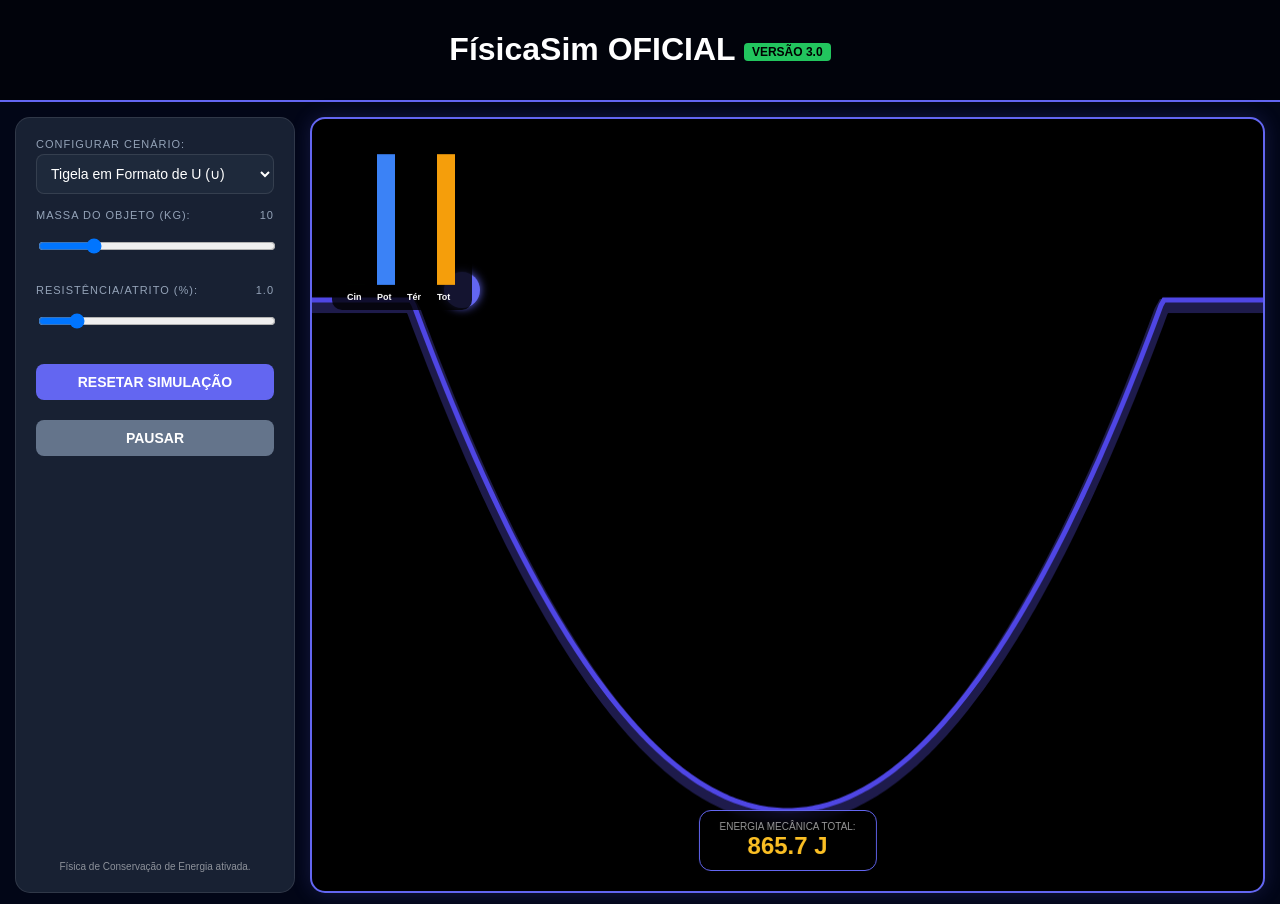
==== simulador_oficial.html @ 40d93918 "Create simulador_oficial.html" ====
<!DOCTYPE html>
<html lang="pt-BR">
<head>
    <meta charset="UTF-8">
    <meta name="viewport" content="width=device-width, initial-scale=1.0">
    <title>FísicaSim PRO - OFICIAL V3</title>
    <style>
        :root { --p: #6366f1; --bg: #020617; --card: rgba(30, 41, 59, 0.8); }
        * { box-sizing: border-box; }
        body { background: var(--bg); color: white; font-family: 'Segoe UI', Tahoma, Geneva, Verdana, sans-serif; display: flex; flex-direction: column; height: 100vh; margin: 0; overflow: hidden; }
        header { padding: 10px; text-align: center; background: rgba(0,0,0,0.5); border-bottom: 2px solid var(--p); }
        main { display: grid; grid-template-columns: 280px 1fr; flex: 1; padding: 15px; gap: 15px; }
        .side { background: var(--card); padding: 20px; border-radius: 15px; border: 1px solid rgba(255,255,255,0.1); display: flex; flex-direction: column; gap: 15px; }
        .sim { background: #000; border-radius: 15px; position: relative; overflow: hidden; border: 2px solid var(--p); box-shadow: 0 0 20px rgba(99, 102, 241, 0.2); }
        canvas { width: 100%; height: 100%; border-radius: 15px; }
        select, input, button { width: 100%; padding: 10px; border-radius: 8px; border: 1px solid rgba(255,255,255,0.1); background: #1e293b; color: white; font-size: 14px; }
        button { background: var(--p); border: none; font-weight: bold; cursor: pointer; margin-top: 5px; text-transform: uppercase; }
        button:hover { filter: brightness(1.2); }
        .label { font-size: 11px; color: #94a3b8; text-transform: uppercase; letter-spacing: 1px; display: flex; justify-content: space-between; margin-bottom: 4px; }
        .stats-box { position: absolute; bottom: 20px; left: 50%; transform: translateX(-50%); background: rgba(0,0,0,0.7); padding: 10px 20px; border-radius: 12px; border: 1px solid var(--p); backdrop-filter: blur(5px); }
    </style>
</head>
<body>
    <header><h1>FísicaSim OFICIAL <span style="font-size: 12px; background: #22c55e; color: black; padding: 2px 8px; border-radius: 4px; vertical-align: middle;">VERSÃO 3.0</span></h1></header>
    <main>
        <div class="side">
            <div><label class="label">Configurar Cenário:</label>
            <select id="scen">
                <option value="u">Tigela em Formato de U (∪)</option>
                <option value="free">Queda Livre (Quica!)</option>
                <option value="ramp">Rampa Inclinada</option>
                <option value="loop">Pista Ondulada</option>
            </select></div>
            <div><label class="label">Massa do Objeto (kg): <span id="v-m">10</span></label><input type="range" id="m" min="1" max="50" value="10"></div>
            <div><label class="label">Resistência/Atrito (%): <span id="v-f">1.0</span></label><input type="range" id="f" min="0" max="10" step="0.1" value="1"></div>
            <button id="reset">Resetar Simulação</button>
            <button id="pause" style="background:#64748b;">Pausar</button>
            <div style="margin-top: auto; font-size: 10px; opacity: 0.5; text-align: center;">Física de Conservação de Energia ativada.</div>
        </div>
        <div class="sim" id="cont">
            <canvas id="cv"></canvas>
            <div class="stats-box">
                <div style="font-size: 10px; opacity: 0.6; text-align: center;">ENERGIA MECÂNICA TOTAL:</div>
                <div id="te-val" style="font-size: 24px; font-weight: 900; color: #fbbf24; text-align: center;">0.0 J</div>
            </div>
        </div>
    </main>
    <script>
        const cv = document.getElementById('cv'), ctx = cv.getContext('2d'), cont = document.getElementById('cont');
        const mIn = document.getElementById('m'), fIn = document.getElementById('f'), scSe = document.getElementById('scen'), bRe = document.getElementById('reset'), bPa = document.getElementById('pause');

        let w, h, paused = false, drag = false;
        let b = { x:0, y:0, r:18, vx:0, vy:0, m:10, f:0.01, th:0 };
        let scenario = 'u', maxE = 100;

        const getY = (x) => {
            if (scenario === 'free') return h - 50;
            const mid = w/2, sw = (w-200)/2;
            if (scenario === 'u') {
                const bot = h-80, top = 180, d = bot-top;
                const dist = Math.max(-sw, Math.min(sw, x-mid));
                return top + d * (1 - Math.pow(dist/sw, 2)); // PARABOLA EM U (BOWL)
            }
            if (scenario === 'ramp') return x < 100 ? 150 : (x > w-100 ? h-100 : 150 + (x-100)*(h-250)/(w-200));
            if (scenario === 'loop') return h/2 + 100*Math.sin(x*0.015) + 120;
            return h-50;
        };

        function reset() {
            if (scenario === 'u') { b.x = w/2 - (w-300)/2; b.y = 170; }
            else if (scenario === 'free') { b.x = w/2; b.y = 100; }
            else { b.x = 120; b.y = getY(120)-40; }
            b.vx = 0; b.vy = 0; b.th = 0;
        }

        function resize() { w = cont.clientWidth; h = cont.clientHeight; cv.width = w; cv.height = h; reset(); }
        window.onresize = resize; resize();

        mIn.oninput = () => { b.m = +mIn.value; document.getElementById('v-m').innerText = b.m; };
        fIn.oninput = () => { b.f = (+fIn.value/100)*1.5; document.getElementById('v-f').innerText = fIn.value; };
        scSe.onchange = () => { scenario = scSe.value; reset(); };
        bRe.onclick = reset;
        bPa.onclick = () => { paused = !paused; bPa.innerText = paused ? 'Retomar' : 'Pausar'; };

        cv.onmousedown = (e) => { const r = cv.getBoundingClientRect(); if (Math.hypot(e.clientX-r.left-b.x, e.clientY-r.top-b.y) < 50) drag = true; };
        window.onmousemove = (e) => { if (!drag) return; const r = cv.getBoundingClientRect(); b.x = e.clientX-r.left; b.y = e.clientY-r.top; b.vx = 0; b.vy = 0; b.th = 0; };
        window.onmouseup = () => drag = false;

        function update() {
            if (!paused && !drag) {
                const n = 15, dt = (1/60)/n, g = 9.8 * 60;
                for (let i=0; i<n; i++) {
                    b.vy += g * dt; b.x += b.vx * dt; b.y += b.vy * dt;
                    if (b.x < b.r) { b.x = b.r; b.vx = Math.abs(b.vx)*0.5; }
                    if (b.x > w-b.r) { b.x = w-b.r; b.vx = -Math.abs(b.vx)*0.5; }
                    const gy = getY(b.x);
                    if (b.y + b.r > gy) {
                        b.y = gy - b.r;
                        const y1 = getY(b.x-0.5), y2 = getY(b.x+0.5), tx = 1, ty = y2-y1, l = Math.hypot(tx,ty), ntx = tx/l, nty = ty/l;
                        const vdt = b.vx*ntx + b.vy*nty, oldS = Math.abs(vdt), loss = b.f*4*dt;
                        b.vx = vdt*ntx*(1-loss); b.vy = vdt*nty*(1-loss);
                        b.th += Math.max(0, 0.5*b.m*(Math.pow(oldS/60,2) - Math.pow(Math.abs(vdt*(1-loss))/60,2)));
                    }
                    if (b.y > h-b.r) { b.y = h-b.r; if (Math.abs(b.vy) > 20) b.vy *= -0.75; else b.vy = 0; }
                }
            }
            const pe = b.m * 9.8 * Math.max(0, (h-50-b.r-b.y)/60);
            const ke = 0.5 * b.m * Math.pow(Math.hypot(b.vx, b.vy)/60, 2);
            const te = pe + ke + b.th; if (te > maxE) maxE = te;
            document.getElementById('te-val').innerText = te.toFixed(1) + ' J';

            ctx.clearRect(0,0,w,h);
            ctx.beginPath(); ctx.strokeStyle = '#1e1b4b'; ctx.lineWidth = 14; ctx.lineCap='round';
            for (let x=0; x<=w; x+=3) { const y = getY(x); x===0?ctx.moveTo(x,y+6):ctx.lineTo(x,y+6); }
            ctx.stroke();
            ctx.beginPath(); ctx.strokeStyle = '#4f46e5'; ctx.lineWidth = 5;
            for (let x=0; x<=w; x+=3) { const y = getY(x); x===0?ctx.moveTo(x,y):ctx.lineTo(x,y); }
            ctx.stroke();
            ctx.shadowBlur = 10; ctx.shadowColor = '#6366f1'; ctx.fillStyle = '#6366f1';
            ctx.beginPath(); ctx.arc(b.x, b.y, b.r, 0, Math.PI*2); ctx.fill(); ctx.shadowBlur = 0;

            const bx=20, by=20, bw=140, bh=170;
            ctx.fillStyle = 'rgba(0,0,0,0.8)'; ctx.beginPath(); ctx.roundRect(bx,by,bw,bh,10); ctx.fill();
            const db = (v, c, i, l) => {
                const h_ = (v/maxE)*(bh-40); ctx.fillStyle = c; ctx.fillRect(bx+15+i*30, by+bh-25-h_, 18, h_);
                ctx.fillStyle='white'; ctx.font='bold 9px Arial'; ctx.fillText(l, bx+15+i*30, by+bh-10);
            };
            db(ke, '#22c55e', 0, 'Cin'); db(pe, '#3b82f6', 1, 'Pot'); db(b.th, '#ef4444', 2, 'Tér'); db(te, '#f59e0b', 3, 'Tot');
            requestAnimationFrame(update);
        }
        update();
    </script>
</body>
</html>
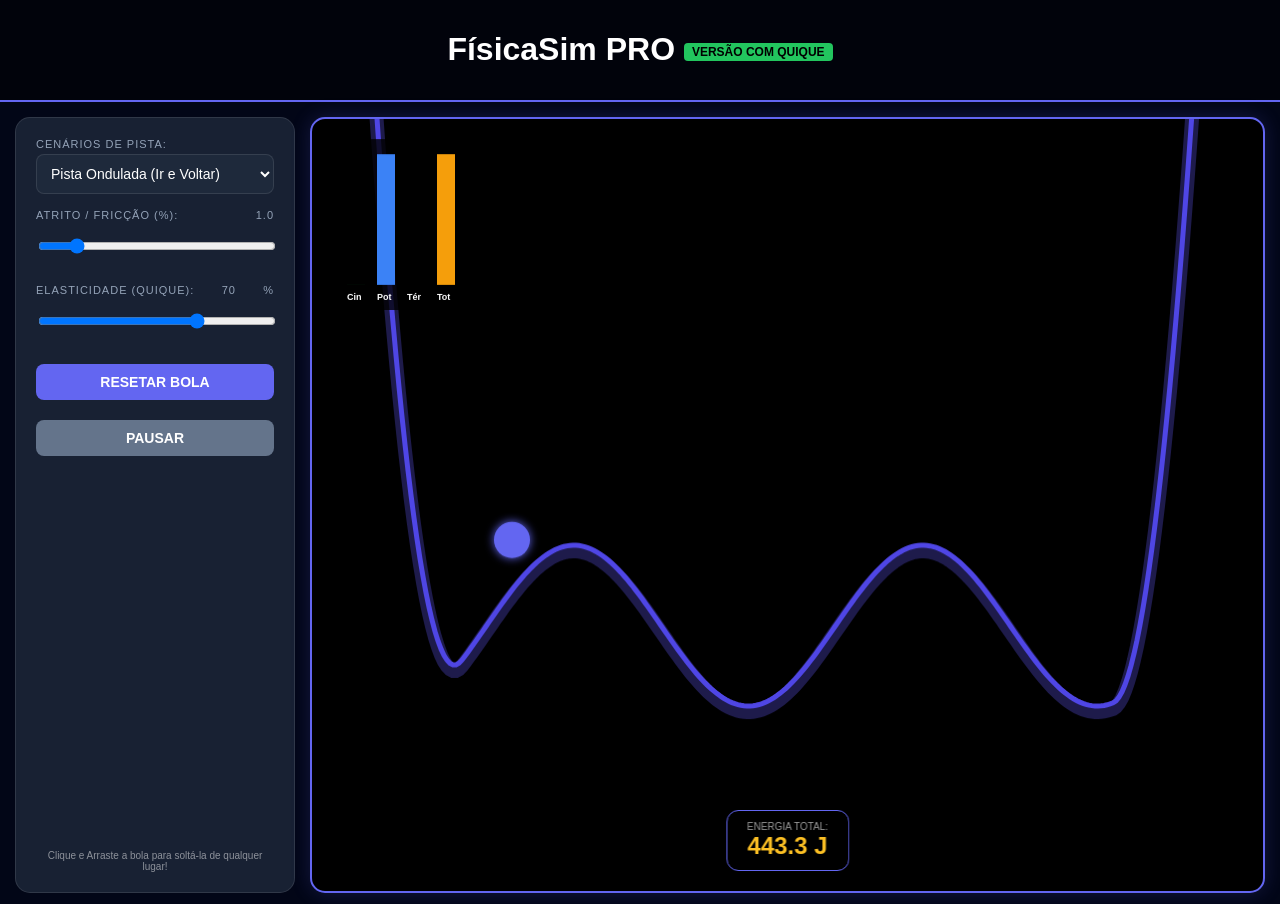
==== commit 735e0fbd: "Update simulador_oficial.html" ====
--- a/simulador_oficial.html
+++ b/simulador_oficial.html
@@ -3,11 +3,11 @@
 <head>
     <meta charset="UTF-8">
     <meta name="viewport" content="width=device-width, initial-scale=1.0">
-    <title>FísicaSim PRO - OFICIAL V3</title>
+    <title>FísicaSim PRO - Versão Super-Quique</title>
     <style>
         :root { --p: #6366f1; --bg: #020617; --card: rgba(30, 41, 59, 0.8); }
         * { box-sizing: border-box; }
-        body { background: var(--bg); color: white; font-family: 'Segoe UI', Tahoma, Geneva, Verdana, sans-serif; display: flex; flex-direction: column; height: 100vh; margin: 0; overflow: hidden; }
+        body { background: var(--bg); color: white; font-family: 'Inter', sans-serif; display: flex; flex-direction: column; height: 100vh; margin: 0; overflow: hidden; }
         header { padding: 10px; text-align: center; background: rgba(0,0,0,0.5); border-bottom: 2px solid var(--p); }
         main { display: grid; grid-template-columns: 280px 1fr; flex: 1; padding: 15px; gap: 15px; }
         .side { background: var(--card); padding: 20px; border-radius: 15px; border: 1px solid rgba(255,255,255,0.1); display: flex; flex-direction: column; gap: 15px; }
@@ -21,63 +21,73 @@
     </style>
 </head>
 <body>
-    <header><h1>FísicaSim OFICIAL <span style="font-size: 12px; background: #22c55e; color: black; padding: 2px 8px; border-radius: 4px; vertical-align: middle;">VERSÃO 3.0</span></h1></header>
+    <header><h1>FísicaSim PRO <span style="font-size: 12px; background: #22c55e; color: black; padding: 2px 8px; border-radius: 4px; vertical-align: middle;">VERSÃO COM QUIQUE</span></h1></header>
     <main>
         <div class="side">
-            <div><label class="label">Configurar Cenário:</label>
+            <div><label class="label">Cenários de Pista:</label>
             <select id="scen">
-                <option value="u">Tigela em Formato de U (∪)</option>
-                <option value="free">Queda Livre (Quica!)</option>
+                <option value="loop">Pista Ondulada (Ir e Voltar)</option>
+                <option value="free">Queda Livre (Quique!)</option>
+                <option value="u">Tigela em Formato de U</option>
                 <option value="ramp">Rampa Inclinada</option>
-                <option value="loop">Pista Ondulada</option>
             </select></div>
-            <div><label class="label">Massa do Objeto (kg): <span id="v-m">10</span></label><input type="range" id="m" min="1" max="50" value="10"></div>
-            <div><label class="label">Resistência/Atrito (%): <span id="v-f">1.0</span></label><input type="range" id="f" min="0" max="10" step="0.1" value="1"></div>
-            <button id="reset">Resetar Simulação</button>
+            <div><label class="label">Atrito / Fricção (%): <span id="v-f">1.0</span></label><input type="range" id="f" min="0" max="10" step="0.1" value="1"></div>
+            <div><label class="label">Elasticidade (Quique): <span id="v-e">70</span>%</label><input type="range" id="bounce" min="0" max="100" value="70"></div>
+            <button id="reset">Resetar Bola</button>
             <button id="pause" style="background:#64748b;">Pausar</button>
-            <div style="margin-top: auto; font-size: 10px; opacity: 0.5; text-align: center;">Física de Conservação de Energia ativada.</div>
+            <div style="margin-top: auto; font-size: 10px; opacity: 0.5; text-align: center;">Clique e Arraste a bola para soltá-la de qualquer lugar!</div>
         </div>
         <div class="sim" id="cont">
             <canvas id="cv"></canvas>
             <div class="stats-box">
-                <div style="font-size: 10px; opacity: 0.6; text-align: center;">ENERGIA MECÂNICA TOTAL:</div>
+                <div style="font-size: 10px; opacity: 0.6; text-align: center;">ENERGIA TOTAL:</div>
                 <div id="te-val" style="font-size: 24px; font-weight: 900; color: #fbbf24; text-align: center;">0.0 J</div>
             </div>
         </div>
     </main>
     <script>
         const cv = document.getElementById('cv'), ctx = cv.getContext('2d'), cont = document.getElementById('cont');
-        const mIn = document.getElementById('m'), fIn = document.getElementById('f'), scSe = document.getElementById('scen'), bRe = document.getElementById('reset'), bPa = document.getElementById('pause');
+        const fIn = document.getElementById('f'), eIn = document.getElementById('bounce'), scSe = document.getElementById('scen'), bRe = document.getElementById('reset'), bPa = document.getElementById('pause');
 
         let w, h, paused = false, drag = false;
-        let b = { x:0, y:0, r:18, vx:0, vy:0, m:10, f:0.01, th:0 };
-        let scenario = 'u', maxE = 100;
+        let b = { x:0, y:0, r:18, vx:0, vy:0, m:10, f:0.01, th:0, elast: 0.7 };
+        let scenario = 'loop', maxE = 100;
 
         const getY = (x) => {
-            if (scenario === 'free') return h - 50;
+            if (scenario === 'free') return h - 60;
             const mid = w/2, sw = (w-200)/2;
             if (scenario === 'u') {
                 const bot = h-80, top = 180, d = bot-top;
                 const dist = Math.max(-sw, Math.min(sw, x-mid));
-                return top + d * (1 - Math.pow(dist/sw, 2)); // PARABOLA EM U (BOWL)
+                return top + d * (1 - Math.pow(dist/sw, 2));
             }
-            if (scenario === 'ramp') return x < 100 ? 150 : (x > w-100 ? h-100 : 150 + (x-100)*(h-250)/(w-200));
-            if (scenario === 'loop') return h/2 + 100*Math.sin(x*0.015) + 120;
-            return h-50;
+            if (scenario === 'ramp') {
+                if (x < 100) return 150 - (100-x)*2;
+                if (x > w-100) return h-100 - (x-(w-100))*2;
+                return 150 + (x-100)*(h-250)/(w-200);
+            }
+            if (scenario === 'loop') {
+                const base = h/2 + 80*Math.sin(x*0.018) + 120;
+                // CURVA DE RETORNO NAS BORDAS:
+                if (x < 150) return base - Math.pow(150-x, 2)*0.08;
+                if (x > w-150) return base - Math.pow(x-(w-150), 2)*0.08;
+                return base;
+            }
+            return h-60;
         };
 
         function reset() {
-            if (scenario === 'u') { b.x = w/2 - (w-300)/2; b.y = 170; }
-            else if (scenario === 'free') { b.x = w/2; b.y = 100; }
-            else { b.x = 120; b.y = getY(120)-40; }
+            if (scenario === 'loop') { b.x = 200; b.y = getY(200)-50; }
+            else if (scenario === 'u') { b.x = 150; b.y = getY(150)-50; }
+            else { b.x = w/2; b.y = 100; }
             b.vx = 0; b.vy = 0; b.th = 0;
         }
 
         function resize() { w = cont.clientWidth; h = cont.clientHeight; cv.width = w; cv.height = h; reset(); }
         window.onresize = resize; resize();
 
-        mIn.oninput = () => { b.m = +mIn.value; document.getElementById('v-m').innerText = b.m; };
         fIn.oninput = () => { b.f = (+fIn.value/100)*1.5; document.getElementById('v-f').innerText = fIn.value; };
+        eIn.oninput = () => { b.elast = +eIn.value/100; document.getElementById('v-e').innerText = eIn.value; };
         scSe.onchange = () => { scenario = scSe.value; reset(); };
         bRe.onclick = reset;
         bPa.onclick = () => { paused = !paused; bPa.innerText = paused ? 'Retomar' : 'Pausar'; };
@@ -91,20 +101,30 @@
                 const n = 15, dt = (1/60)/n, g = 9.8 * 60;
                 for (let i=0; i<n; i++) {
                     b.vy += g * dt; b.x += b.vx * dt; b.y += b.vy * dt;
-                    if (b.x < b.r) { b.x = b.r; b.vx = Math.abs(b.vx)*0.5; }
-                    if (b.x > w-b.r) { b.x = w-b.r; b.vx = -Math.abs(b.vx)*0.5; }
+                    if (b.x < b.r) { b.x = b.r; b.vx = Math.abs(b.vx)*0.4; }
+                    if (b.x > w-b.r) { b.x = w-b.r; b.vx = -Math.abs(b.vx)*0.4; }
+                    
                     const gy = getY(b.x);
                     if (b.y + b.r > gy) {
+                        const y1 = getY(b.x-0.5), y2 = getY(b.x+0.5), tx = 1, ty = y2-y1, l = Math.hypot(tx,ty), ntx = tx/l, nty = ty/l;
+                        const nx = -nty, ny = ntx; // Vetor Normal
+                        
                         b.y = gy - b.r;
-                        const y1 = getY(b.x-0.5), y2 = getY(b.x+0.5), tx = 1, ty = y2-y1, l = Math.hypot(tx,ty), ntx = tx/l, nty = ty/l;
-                        const vdt = b.vx*ntx + b.vy*nty, oldS = Math.abs(vdt), loss = b.f*4*dt;
-                        b.vx = vdt*ntx*(1-loss); b.vy = vdt*nty*(1-loss);
-                        b.th += Math.max(0, 0.5*b.m*(Math.pow(oldS/60,2) - Math.pow(Math.abs(vdt*(1-loss))/60,2)));
+                        const vdt = b.vx*ntx + b.vy*nty, vdn = b.vx*nx + b.vy*ny;
+                        
+                        if (vdn > 0) { // Indo para dentro da pista
+                            b.vx = vdt*ntx - vdn*nx*b.elast; b.vy = vdt*nty - vdn*ny*b.elast; // O QUIQUE!
+                        } else {
+                            b.vx = vdt*ntx; b.vy = vdt*nty;
+                        }
+                        
+                        const loss = b.f*4*dt; b.vx *= (1-loss); b.vy *= (1-loss);
+                        b.th += Math.max(0, 0.5*b.m*(Math.pow(Math.hypot(b.vx/60, b.vy/60),2)*loss));
                     }
-                    if (b.y > h-b.r) { b.y = h-b.r; if (Math.abs(b.vy) > 20) b.vy *= -0.75; else b.vy = 0; }
+                    if (b.y > h-b.r) { b.y = h-b.r; if (Math.abs(b.vy) > 20) b.vy *= -b.elast; else b.vy = 0; }
                 }
             }
-            const pe = b.m * 9.8 * Math.max(0, (h-50-b.r-b.y)/60);
+            const pe = b.m * 9.8 * Math.max(0, (h-60-b.r-b.y)/60);
             const ke = 0.5 * b.m * Math.pow(Math.hypot(b.vx, b.vy)/60, 2);
             const te = pe + ke + b.th; if (te > maxE) maxE = te;
             document.getElementById('te-val').innerText = te.toFixed(1) + ' J';
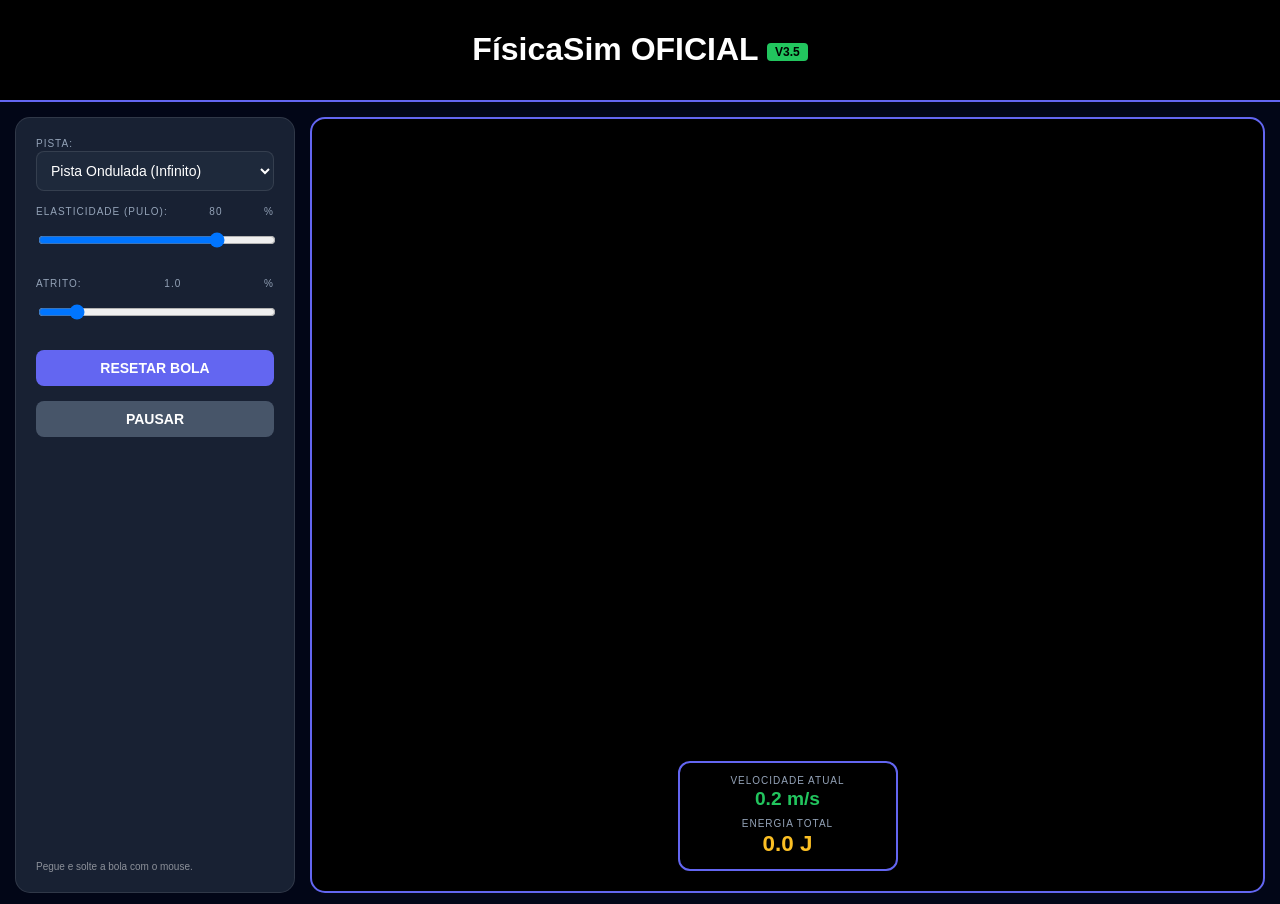
==== commit 0d656c1d: "Update simulador_oficial.html" ====
--- a/simulador_oficial.html
+++ b/simulador_oficial.html
@@ -3,45 +3,48 @@
 <head>
     <meta charset="UTF-8">
     <meta name="viewport" content="width=device-width, initial-scale=1.0">
-    <title>FísicaSim PRO - Versão Super-Quique</title>
+    <title>FísicaSim PRO - Versão Final Com Quique</title>
     <style>
         :root { --p: #6366f1; --bg: #020617; --card: rgba(30, 41, 59, 0.8); }
         * { box-sizing: border-box; }
-        body { background: var(--bg); color: white; font-family: 'Inter', sans-serif; display: flex; flex-direction: column; height: 100vh; margin: 0; overflow: hidden; }
-        header { padding: 10px; text-align: center; background: rgba(0,0,0,0.5); border-bottom: 2px solid var(--p); }
+        body { background: var(--bg); color: white; font-family: 'Segoe UI', sans-serif; display: flex; flex-direction: column; height: 100vh; margin: 0; overflow: hidden; }
+        header { padding: 10px; text-align: center; border-bottom: 2px solid var(--p); background: #000; }
         main { display: grid; grid-template-columns: 280px 1fr; flex: 1; padding: 15px; gap: 15px; }
         .side { background: var(--card); padding: 20px; border-radius: 15px; border: 1px solid rgba(255,255,255,0.1); display: flex; flex-direction: column; gap: 15px; }
-        .sim { background: #000; border-radius: 15px; position: relative; overflow: hidden; border: 2px solid var(--p); box-shadow: 0 0 20px rgba(99, 102, 241, 0.2); }
-        canvas { width: 100%; height: 100%; border-radius: 15px; }
+        .sim { background: #000; border-radius: 15px; position: relative; overflow: hidden; border: 2px solid var(--p); }
+        canvas { width: 100%; height: 100%; }
         select, input, button { width: 100%; padding: 10px; border-radius: 8px; border: 1px solid rgba(255,255,255,0.1); background: #1e293b; color: white; font-size: 14px; }
-        button { background: var(--p); border: none; font-weight: bold; cursor: pointer; margin-top: 5px; text-transform: uppercase; }
-        button:hover { filter: brightness(1.2); }
-        .label { font-size: 11px; color: #94a3b8; text-transform: uppercase; letter-spacing: 1px; display: flex; justify-content: space-between; margin-bottom: 4px; }
-        .stats-box { position: absolute; bottom: 20px; left: 50%; transform: translateX(-50%); background: rgba(0,0,0,0.7); padding: 10px 20px; border-radius: 12px; border: 1px solid var(--p); backdrop-filter: blur(5px); }
+        button { background: var(--p); border: none; font-weight: bold; cursor: pointer; text-transform: uppercase; }
+        .label { font-size: 10px; color: #94a3b8; text-transform: uppercase; letter-spacing: 1px; display: flex; justify-content: space-between; margin-bottom: 2px; }
+        .stats-box { position: absolute; bottom: 20px; left: 50%; transform: translateX(-50%); background: rgba(0,0,0,0.8); padding: 12px 25px; border-radius: 12px; border: 2px solid var(--p); text-align: center; width: 220px; }
+        #val-speed { font-size: 1.2rem; color: #22c55e; font-weight: 800; }
+        #val-te { font-size: 1.4rem; color: #fbbf24; font-weight: 800; }
     </style>
 </head>
 <body>
-    <header><h1>FísicaSim PRO <span style="font-size: 12px; background: #22c55e; color: black; padding: 2px 8px; border-radius: 4px; vertical-align: middle;">VERSÃO COM QUIQUE</span></h1></header>
+    <header><h1>FísicaSim OFICIAL <span style="font-size: 12px; background: #22c55e; color: black; padding: 2px 8px; border-radius: 4px; vertical-align: middle;">V3.5</span></h1></header>
     <main>
         <div class="side">
-            <div><label class="label">Cenários de Pista:</label>
+            <div><label class="label">Pista:</label>
             <select id="scen">
-                <option value="loop">Pista Ondulada (Ir e Voltar)</option>
+                <option value="loop">Pista Ondulada (Infinito)</option>
                 <option value="free">Queda Livre (Quique!)</option>
-                <option value="u">Tigela em Formato de U</option>
-                <option value="ramp">Rampa Inclinada</option>
+                <option value="u">Tigela em U (∪)</option>
+                <option value="ramp">Rampa Reta</option>
             </select></div>
-            <div><label class="label">Atrito / Fricção (%): <span id="v-f">1.0</span></label><input type="range" id="f" min="0" max="10" step="0.1" value="1"></div>
-            <div><label class="label">Elasticidade (Quique): <span id="v-e">70</span>%</label><input type="range" id="bounce" min="0" max="100" value="70"></div>
+            <div><label class="label">Elasticidade (Pulo): <span id="v-e">80</span>%</label><input type="range" id="bounce" min="0" max="100" value="80"></div>
+            <div><label class="label">Atrito: <span id="v-f">1.0</span>%</label><input type="range" id="f" min="0" max="10" step="0.1" value="1"></div>
             <button id="reset">Resetar Bola</button>
-            <button id="pause" style="background:#64748b;">Pausar</button>
-            <div style="margin-top: auto; font-size: 10px; opacity: 0.5; text-align: center;">Clique e Arraste a bola para soltá-la de qualquer lugar!</div>
+            <button id="pause" style="background:#475569;">Pausar</button>
+            <div style="font-size: 10px; opacity: 0.5; margin-top: auto;">Pegue e solte a bola com o mouse.</div>
         </div>
         <div class="sim" id="cont">
             <canvas id="cv"></canvas>
             <div class="stats-box">
-                <div style="font-size: 10px; opacity: 0.6; text-align: center;">ENERGIA TOTAL:</div>
-                <div id="te-val" style="font-size: 24px; font-weight: 900; color: #fbbf24; text-align: center;">0.0 J</div>
+                <div class="label" style="justify-content: center;">Velocidade Atual</div>
+                <div id="val-speed">0.0 m/s</div>
+                <div class="label" style="justify-content: center; margin-top: 8px;">Energia Total</div>
+                <div id="val-te">0.0 J</div>
             </div>
         </div>
     </main>
@@ -50,16 +53,15 @@
         const fIn = document.getElementById('f'), eIn = document.getElementById('bounce'), scSe = document.getElementById('scen'), bRe = document.getElementById('reset'), bPa = document.getElementById('pause');
 
         let w, h, paused = false, drag = false;
-        let b = { x:0, y:0, r:18, vx:0, vy:0, m:10, f:0.01, th:0, elast: 0.7 };
+        let b = { x:0, y:0, r:18, vx:0, vy:0, m:10, f:0.01, th:0, elast: 0.8 };
         let scenario = 'loop', maxE = 100;
 
         const getY = (x) => {
             if (scenario === 'free') return h - 60;
             const mid = w/2, sw = (w-200)/2;
             if (scenario === 'u') {
-                const bot = h-80, top = 180, d = bot-top;
-                const dist = Math.max(-sw, Math.min(sw, x-mid));
-                return top + d * (1 - Math.pow(dist/sw, 2));
+                const bot = h-80, d = bot-180, dist = Math.max(-sw, Math.min(sw, x-mid));
+                return 180 + d * (1 - Math.pow(dist/sw, 2));
             }
             if (scenario === 'ramp') {
                 if (x < 100) return 150 - (100-x)*2;
@@ -68,7 +70,6 @@
             }
             if (scenario === 'loop') {
                 const base = h/2 + 80*Math.sin(x*0.018) + 120;
-                // CURVA DE RETORNO NAS BORDAS:
                 if (x < 150) return base - Math.pow(150-x, 2)*0.08;
                 if (x > w-150) return base - Math.pow(x-(w-150), 2)*0.08;
                 return base;
@@ -77,8 +78,8 @@
         };
 
         function reset() {
-            if (scenario === 'loop') { b.x = 200; b.y = getY(200)-50; }
-            else if (scenario === 'u') { b.x = 150; b.y = getY(150)-50; }
+            if (scenario === 'loop') { b.x = 200; b.y = getY(200)-80; }
+            else if (scenario === 'u') { b.x = 150; b.y = getY(150)-80; }
             else { b.x = w/2; b.y = 100; }
             b.vx = 0; b.vy = 0; b.th = 0;
         }
@@ -93,7 +94,7 @@
         bPa.onclick = () => { paused = !paused; bPa.innerText = paused ? 'Retomar' : 'Pausar'; };
 
         cv.onmousedown = (e) => { const r = cv.getBoundingClientRect(); if (Math.hypot(e.clientX-r.left-b.x, e.clientY-r.top-b.y) < 50) drag = true; };
-        window.onmousemove = (e) => { if (!drag) return; const r = cv.getBoundingClientRect(); b.x = e.clientX-r.left; b.y = e.clientY-r.top; b.vx = 0; b.vy = 0; b.th = 0; };
+        window.onmousemove = (e) => { if (!drag) return; const r = cv.getBoundingClientRect(); b.x = e.clientX-r.left; b.y = e.clientY-r.top; b.vx = (e.movementX*30); b.vy = (e.movementY*30); b.th = 0; };
         window.onmouseup = () => drag = false;
 
         function update() {
@@ -101,43 +102,44 @@
                 const n = 15, dt = (1/60)/n, g = 9.8 * 60;
                 for (let i=0; i<n; i++) {
                     b.vy += g * dt; b.x += b.vx * dt; b.y += b.vy * dt;
-                    if (b.x < b.r) { b.x = b.r; b.vx = Math.abs(b.vx)*0.4; }
-                    if (b.x > w-b.r) { b.x = w-b.r; b.vx = -Math.abs(b.vx)*0.4; }
+                    if (b.x < b.r) { b.x = b.r; b.vx = Math.abs(b.vx)*0.5; }
+                    if (b.x > w-b.r) { b.x = w-b.r; b.vx = -Math.abs(b.vx)*0.5; }
                     
                     const gy = getY(b.x);
                     if (b.y + b.r > gy) {
-                        const y1 = getY(b.x-0.5), y2 = getY(b.x+0.5), tx = 1, ty = y2-y1, l = Math.hypot(tx,ty), ntx = tx/l, nty = ty/l;
-                        const nx = -nty, ny = ntx; // Vetor Normal
+                        const y1 = getY(b.x-0.5), y2 = getY(b.x+0.5), tx = 1, ty = y2-y1, l = Math.hypot(tx,ty);
+                        const ntx = tx/l, nty = ty/l, nx = nty, ny = -ntx; // NORMAL APONTANDO PARA CIMA (UP)
                         
                         b.y = gy - b.r;
                         const vdt = b.vx*ntx + b.vy*nty, vdn = b.vx*nx + b.vy*ny;
                         
-                        if (vdn > 0) { // Indo para dentro da pista
-                            b.vx = vdt*ntx - vdn*nx*b.elast; b.vy = vdt*nty - vdn*ny*b.elast; // O QUIQUE!
+                        if (vdn > 0) { // Indo PARA DENTRO da pista
+                            b.vx = vdt*ntx - vdn*nx*b.elast; b.vy = vdt*nty - vdn*ny*b.elast; // REFLEXÃO (O QUIQUE)
                         } else {
                             b.vx = vdt*ntx; b.vy = vdt*nty;
                         }
-                        
                         const loss = b.f*4*dt; b.vx *= (1-loss); b.vy *= (1-loss);
-                        b.th += Math.max(0, 0.5*b.m*(Math.pow(Math.hypot(b.vx/60, b.vy/60),2)*loss));
+                        b.th += Math.max(0, 0.5*b.m*(Math.pow(Math.hypot(b.vx/60, b.vy/60),2)*loss)*10);
                     }
                     if (b.y > h-b.r) { b.y = h-b.r; if (Math.abs(b.vy) > 20) b.vy *= -b.elast; else b.vy = 0; }
                 }
             }
+            const speed = Math.hypot(b.vx, b.vy)/60;
             const pe = b.m * 9.8 * Math.max(0, (h-60-b.r-b.y)/60);
-            const ke = 0.5 * b.m * Math.pow(Math.hypot(b.vx, b.vy)/60, 2);
+            const ke = 0.5 * b.m * speed * speed;
             const te = pe + ke + b.th; if (te > maxE) maxE = te;
+            document.getElementById('val-speed').innerText = speed.toFixed(1) + ' m/s';
             document.getElementById('te-val').innerText = te.toFixed(1) + ' J';
 
             ctx.clearRect(0,0,w,h);
-            ctx.beginPath(); ctx.strokeStyle = '#1e1b4b'; ctx.lineWidth = 14; ctx.lineCap='round';
+            ctx.beginPath(); ctx.strokeStyle = '#1e1b4b'; ctx.lineWidth = 14; 
             for (let x=0; x<=w; x+=3) { const y = getY(x); x===0?ctx.moveTo(x,y+6):ctx.lineTo(x,y+6); }
             ctx.stroke();
             ctx.beginPath(); ctx.strokeStyle = '#4f46e5'; ctx.lineWidth = 5;
             for (let x=0; x<=w; x+=3) { const y = getY(x); x===0?ctx.moveTo(x,y):ctx.lineTo(x,y); }
             ctx.stroke();
-            ctx.shadowBlur = 10; ctx.shadowColor = '#6366f1'; ctx.fillStyle = '#6366f1';
-            ctx.beginPath(); ctx.arc(b.x, b.y, b.r, 0, Math.PI*2); ctx.fill(); ctx.shadowBlur = 0;
+            ctx.beginPath(); ctx.fillStyle = '#6366f1'; ctx.shadowBlur = 10; ctx.shadowColor = '#6366f1';
+            ctx.arc(b.x, b.y, b.r, 0, Math.PI*2); ctx.fill(); ctx.shadowBlur = 0;
 
             const bx=20, by=20, bw=140, bh=170;
             ctx.fillStyle = 'rgba(0,0,0,0.8)'; ctx.beginPath(); ctx.roundRect(bx,by,bw,bh,10); ctx.fill();
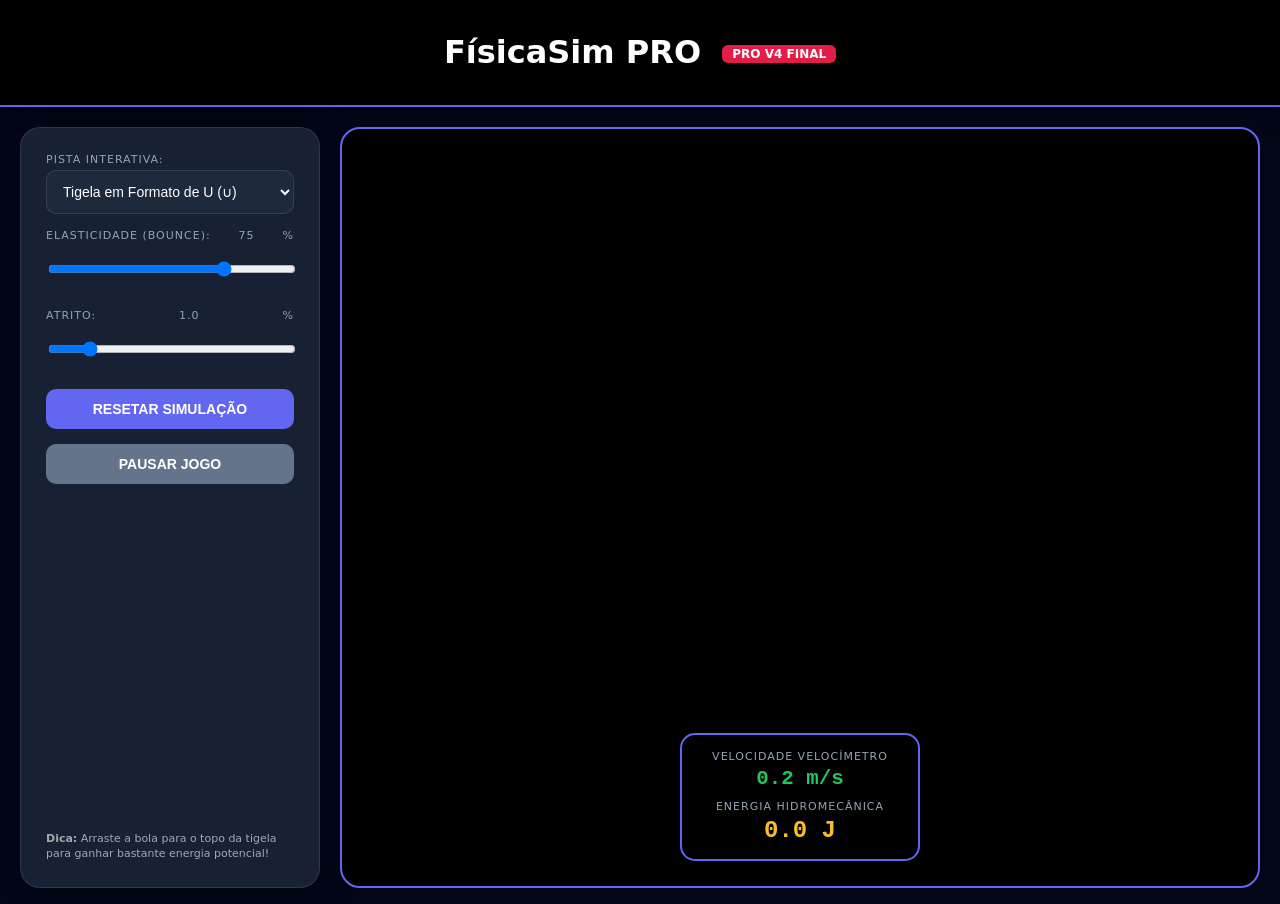
==== commit a712f03a: "Update simulador_oficial.html" ====
--- a/simulador_oficial.html
+++ b/simulador_oficial.html
@@ -3,70 +3,74 @@
 <head>
     <meta charset="UTF-8">
     <meta name="viewport" content="width=device-width, initial-scale=1.0">
-    <title>FísicaSim PRO - Versão Final Com Quique</title>
+    <title>FísicaSim PRO - Versão V4 DEFINITIVA</title>
     <style>
         :root { --p: #6366f1; --bg: #020617; --card: rgba(30, 41, 59, 0.8); }
         * { box-sizing: border-box; }
-        body { background: var(--bg); color: white; font-family: 'Segoe UI', sans-serif; display: flex; flex-direction: column; height: 100vh; margin: 0; overflow: hidden; }
-        header { padding: 10px; text-align: center; border-bottom: 2px solid var(--p); background: #000; }
-        main { display: grid; grid-template-columns: 280px 1fr; flex: 1; padding: 15px; gap: 15px; }
-        .side { background: var(--card); padding: 20px; border-radius: 15px; border: 1px solid rgba(255,255,255,0.1); display: flex; flex-direction: column; gap: 15px; }
-        .sim { background: #000; border-radius: 15px; position: relative; overflow: hidden; border: 2px solid var(--p); }
-        canvas { width: 100%; height: 100%; }
-        select, input, button { width: 100%; padding: 10px; border-radius: 8px; border: 1px solid rgba(255,255,255,0.1); background: #1e293b; color: white; font-size: 14px; }
-        button { background: var(--p); border: none; font-weight: bold; cursor: pointer; text-transform: uppercase; }
-        .label { font-size: 10px; color: #94a3b8; text-transform: uppercase; letter-spacing: 1px; display: flex; justify-content: space-between; margin-bottom: 2px; }
-        .stats-box { position: absolute; bottom: 20px; left: 50%; transform: translateX(-50%); background: rgba(0,0,0,0.8); padding: 12px 25px; border-radius: 12px; border: 2px solid var(--p); text-align: center; width: 220px; }
-        #val-speed { font-size: 1.2rem; color: #22c55e; font-weight: 800; }
-        #val-te { font-size: 1.4rem; color: #fbbf24; font-weight: 800; }
+        body { background: var(--bg); color: white; font-family: 'Segoe UI', system-ui, sans-serif; display: flex; flex-direction: column; height: 100vh; margin: 0; overflow: hidden; }
+        header { padding: 12px; text-align: center; border-bottom: 2px solid var(--p); background: #000; box-shadow: 0 4px 15px rgba(0,0,0,0.5); }
+        main { display: grid; grid-template-columns: 300px 1fr; flex: 1; padding: 20px; gap: 20px; }
+        .side { background: var(--card); padding: 25px; border-radius: 20px; border: 1px solid rgba(255,255,255,0.1); display: flex; flex-direction: column; gap: 15px; box-shadow: 10px 0 30px rgba(0,0,0,0.3); }
+        .sim { background: #000; border-radius: 20px; position: relative; overflow: hidden; border: 2px solid var(--p); }
+        canvas { width: 100%; height: 100%; border-radius: 18px; }
+        select, input, button { width: 100%; padding: 12px; border-radius: 10px; border: 1px solid rgba(255,255,255,0.1); background: #1e293b; color: white; font-size: 14px; outline: none; }
+        button { background: var(--p); border: none; font-weight: 800; cursor: pointer; text-transform: uppercase; transition: 0.2s; }
+        button:hover { filter: brightness(1.2); transform: scale(1.02); }
+        .label { font-size: 11px; color: #94a3b8; text-transform: uppercase; letter-spacing: 1px; display: flex; justify-content: space-between; margin-bottom: 4px; }
+        .stats-box { position: absolute; bottom: 25px; left: 50%; transform: translateX(-50%); background: rgba(0,0,0,0.85); padding: 15px 30px; border-radius: 15px; border: 2px solid var(--p); text-align: center; width: 240px; backdrop-filter: blur(10px); }
+        #val-speed { font-size: 1.3rem; color: #22c55e; font-weight: 800; font-family: monospace; }
+        #val-te { font-size: 1.5rem; color: #fbbf24; font-weight: 800; font-family: monospace; }
     </style>
 </head>
 <body>
-    <header><h1>FísicaSim OFICIAL <span style="font-size: 12px; background: #22c55e; color: black; padding: 2px 8px; border-radius: 4px; vertical-align: middle;">V3.5</span></h1></header>
+    <header><h1>FísicaSim PRO <span style="font-size: 12px; background: #e11d48; color: white; padding: 2px 10px; border-radius: 6px; vertical-align: middle; margin-left: 10px;">PRO V4 FINAL</span></h1></header>
     <main>
         <div class="side">
-            <div><label class="label">Pista:</label>
+            <div><label class="label">Pista Interativa:</label>
             <select id="scen">
-                <option value="loop">Pista Ondulada (Infinito)</option>
-                <option value="free">Queda Livre (Quique!)</option>
-                <option value="u">Tigela em U (∪)</option>
-                <option value="ramp">Rampa Reta</option>
+                <option value="u">Tigela em Formato de U (∪)</option>
+                <option value="free">Cenário: Queda Livre</option>
+                <option value="ramp">Cenário: Rampa Reta</option>
+                <option value="loop">Cenário: Ir e Voltar (Loop)</option>
             </select></div>
-            <div><label class="label">Elasticidade (Pulo): <span id="v-e">80</span>%</label><input type="range" id="bounce" min="0" max="100" value="80"></div>
+            <div><label class="label">Elasticidade (Bounce): <span id="v-e">75</span>%</label><input type="range" id="bounce" min="0" max="100" value="75"></div>
             <div><label class="label">Atrito: <span id="v-f">1.0</span>%</label><input type="range" id="f" min="0" max="10" step="0.1" value="1"></div>
-            <button id="reset">Resetar Bola</button>
-            <button id="pause" style="background:#475569;">Pausar</button>
-            <div style="font-size: 10px; opacity: 0.5; margin-top: auto;">Pegue e solte a bola com o mouse.</div>
+            <button id="reset">Resetar Simulação</button>
+            <button id="pause" style="background:#64748b;">Pausar Jogo</button>
+            <div style="font-size: 11px; opacity: 0.6; margin-top: auto; line-height: 1.4;">
+                <strong>Dica:</strong> Arraste a bola para o topo da tigela para ganhar bastante energia potencial!
+            </div>
         </div>
         <div class="sim" id="cont">
             <canvas id="cv"></canvas>
             <div class="stats-box">
-                <div class="label" style="justify-content: center;">Velocidade Atual</div>
+                <div class="label" style="justify-content: center;">Velocidade Velocímetro</div>
                 <div id="val-speed">0.0 m/s</div>
-                <div class="label" style="justify-content: center; margin-top: 8px;">Energia Total</div>
+                <div class="label" style="justify-content: center; margin-top: 10px;">Energia Hidromecânica</div>
                 <div id="val-te">0.0 J</div>
             </div>
-        </div>
+        </section>
     </main>
     <script>
         const cv = document.getElementById('cv'), ctx = cv.getContext('2d'), cont = document.getElementById('cont');
         const fIn = document.getElementById('f'), eIn = document.getElementById('bounce'), scSe = document.getElementById('scen'), bRe = document.getElementById('reset'), bPa = document.getElementById('pause');
 
         let w, h, paused = false, drag = false;
-        let b = { x:0, y:0, r:18, vx:0, vy:0, m:10, f:0.01, th:0, elast: 0.8 };
-        let scenario = 'loop', maxE = 100;
+        let b = { x:0, y:0, r:18, vx:0, vy:0, m:10, f:0.01, th:0, elast: 0.75 };
+        let scenario = 'u', maxE = 100;
 
         const getY = (x) => {
-            if (scenario === 'free') return h - 60;
+            if (scenario === 'free') return h - 80;
             const mid = w/2, sw = (w-200)/2;
             if (scenario === 'u') {
-                const bot = h-80, d = bot-180, dist = Math.max(-sw, Math.min(sw, x-mid));
-                return 180 + d * (1 - Math.pow(dist/sw, 2));
+                const bot = h-100, top = 180, d = bot-top;
+                const dist = Math.max(-sw, Math.min(sw, x-mid));
+                return top + d * (1 - Math.pow(dist/sw, 2));
             }
             if (scenario === 'ramp') {
-                if (x < 100) return 150 - (100-x)*2;
-                if (x > w-100) return h-100 - (x-(w-100))*2;
-                return 150 + (x-100)*(h-250)/(w-200);
+                if (x < 100) return 180;
+                if (x > w-100) return h-100;
+                return 180 + (x-100)*(h-280)/(w-200);
             }
             if (scenario === 'loop') {
                 const base = h/2 + 80*Math.sin(x*0.018) + 120;
@@ -74,13 +78,14 @@
                 if (x > w-150) return base - Math.pow(x-(w-150), 2)*0.08;
                 return base;
             }
-            return h-60;
+            return h-80;
         };
 
         function reset() {
-            if (scenario === 'loop') { b.x = 200; b.y = getY(200)-80; }
-            else if (scenario === 'u') { b.x = 150; b.y = getY(150)-80; }
-            else { b.x = w/2; b.y = 100; }
+            if (scenario === 'u') { b.x = w/2 - (w-300)/2; b.y = 200; }
+            else if (scenario === 'free') { b.x = w/2; b.y = 100; }
+            else if (scenario === 'ramp') { b.x = 120; b.y = 130; }
+            else { b.x = 200; b.y = getY(200)-80; }
             b.vx = 0; b.vy = 0; b.th = 0;
         }
 
@@ -93,13 +98,13 @@
         bRe.onclick = reset;
         bPa.onclick = () => { paused = !paused; bPa.innerText = paused ? 'Retomar' : 'Pausar'; };
 
-        cv.onmousedown = (e) => { const r = cv.getBoundingClientRect(); if (Math.hypot(e.clientX-r.left-b.x, e.clientY-r.top-b.y) < 50) drag = true; };
-        window.onmousemove = (e) => { if (!drag) return; const r = cv.getBoundingClientRect(); b.x = e.clientX-r.left; b.y = e.clientY-r.top; b.vx = (e.movementX*30); b.vy = (e.movementY*30); b.th = 0; };
+        cv.onmousedown = (e) => { const r = cv.getBoundingClientRect(); if (Math.hypot(e.clientX-r.left-b.x, e.clientY-r.top-b.y) < 50) { drag = true; b.vx=0; b.vy=0; } };
+        window.onmousemove = (e) => { if (drag) { const r = cv.getBoundingClientRect(); b.x = e.clientX-r.left; b.y = e.clientY-r.top; b.th = 0; } };
         window.onmouseup = () => drag = false;
 
         function update() {
             if (!paused && !drag) {
-                const n = 15, dt = (1/60)/n, g = 9.8 * 60;
+                const n = 20, dt = (1/60)/n, g = 9.8 * 60;
                 for (let i=0; i<n; i++) {
                     b.vy += g * dt; b.x += b.vx * dt; b.y += b.vy * dt;
                     if (b.x < b.r) { b.x = b.r; b.vx = Math.abs(b.vx)*0.5; }
@@ -107,25 +112,25 @@
                     
                     const gy = getY(b.x);
                     if (b.y + b.r > gy) {
-                        const y1 = getY(b.x-0.5), y2 = getY(b.x+0.5), tx = 1, ty = y2-y1, l = Math.hypot(tx,ty);
-                        const ntx = tx/l, nty = ty/l, nx = nty, ny = -ntx; // NORMAL APONTANDO PARA CIMA (UP)
+                        const y1 = getY(b.x-0.5), y2 = getY(b.x+0.5), ty = y2-y1, l = Math.hypot(1,ty);
+                        const ntx = 1/l, nty = ty/l, nx = nty, ny = -ntx; // NORMAL APONTANDO PARA CIMA
                         
-                        b.y = gy - b.r;
-                        const vdt = b.vx*ntx + b.vy*nty, vdn = b.vx*nx + b.vy*ny;
+                        b.y = gy - b.r; // RESOLUÇÃO DE PENETRAÇÃO
+                        const vdn = b.vx*nx + b.vy*ny;
+                        const vdt = b.vx*ntx + b.vy*nty;
                         
-                        if (vdn > 0) { // Indo PARA DENTRO da pista
-                            b.vx = vdt*ntx - vdn*nx*b.elast; b.vy = vdt*nty - vdn*ny*b.elast; // REFLEXÃO (O QUIQUE)
+                        if (vdn > 0) { // Batendo na superfície
+                            b.vx = vdt*ntx - vdn*nx*b.elast; b.vy = vdt*nty - vdn*ny*b.elast; // QUIQUE!
                         } else {
                             b.vx = vdt*ntx; b.vy = vdt*nty;
                         }
-                        const loss = b.f*4*dt; b.vx *= (1-loss); b.vy *= (1-loss);
-                        b.th += Math.max(0, 0.5*b.m*(Math.pow(Math.hypot(b.vx/60, b.vy/60),2)*loss)*10);
+                        const loss = b.f*5*dt; b.vx *= (1-loss); b.vy *= (1-loss);
+                        b.th += Math.max(0, 0.5*b.m*(Math.pow(Math.hypot(b.vx/60, b.vy/60),2)*loss)*20);
                     }
-                    if (b.y > h-b.r) { b.y = h-b.r; if (Math.abs(b.vy) > 20) b.vy *= -b.elast; else b.vy = 0; }
                 }
             }
             const speed = Math.hypot(b.vx, b.vy)/60;
-            const pe = b.m * 9.8 * Math.max(0, (h-60-b.r-b.y)/60);
+            const pe = b.m * 9.8 * Math.max(0, (getY(b.x) - b.y) / 60);
             const ke = 0.5 * b.m * speed * speed;
             const te = pe + ke + b.th; if (te > maxE) maxE = te;
             document.getElementById('val-speed').innerText = speed.toFixed(1) + ' m/s';
@@ -133,18 +138,20 @@
 
             ctx.clearRect(0,0,w,h);
             ctx.beginPath(); ctx.strokeStyle = '#1e1b4b'; ctx.lineWidth = 14; 
-            for (let x=0; x<=w; x+=3) { const y = getY(x); x===0?ctx.moveTo(x,y+6):ctx.lineTo(x,y+6); }
-            ctx.stroke();
-            ctx.beginPath(); ctx.strokeStyle = '#4f46e5'; ctx.lineWidth = 5;
             for (let x=0; x<=w; x+=3) { const y = getY(x); x===0?ctx.moveTo(x,y):ctx.lineTo(x,y); }
             ctx.stroke();
-            ctx.beginPath(); ctx.fillStyle = '#6366f1'; ctx.shadowBlur = 10; ctx.shadowColor = '#6366f1';
+            ctx.beginPath(); ctx.strokeStyle = '#4f46e5'; ctx.lineWidth = 6;
+            for (let x=0; x<=w; x+=3) { const y = getY(x); x===0?ctx.moveTo(x,y-4):ctx.lineTo(x,y-4); }
+            ctx.stroke();
+            
+            ctx.beginPath(); ctx.fillStyle = '#6366f1'; ctx.shadowBlur = 15; ctx.shadowColor = '#6366f1';
             ctx.arc(b.x, b.y, b.r, 0, Math.PI*2); ctx.fill(); ctx.shadowBlur = 0;
 
-            const bx=20, by=20, bw=140, bh=170;
-            ctx.fillStyle = 'rgba(0,0,0,0.8)'; ctx.beginPath(); ctx.roundRect(bx,by,bw,bh,10); ctx.fill();
+            const bx=25, by=25, bw=140, bh=175;
+            ctx.fillStyle = 'rgba(0,0,0,0.85)'; ctx.beginPath(); ctx.roundRect(bx,by,bw,bh,12); ctx.fill();
+            const mv = Math.max(maxE, 100);
             const db = (v, c, i, l) => {
-                const h_ = (v/maxE)*(bh-40); ctx.fillStyle = c; ctx.fillRect(bx+15+i*30, by+bh-25-h_, 18, h_);
+                const h_ = (v/mv)*(bh-40); ctx.fillStyle = c; ctx.fillRect(bx+15+i*30, by+bh-25-h_, 18, h_);
                 ctx.fillStyle='white'; ctx.font='bold 9px Arial'; ctx.fillText(l, bx+15+i*30, by+bh-10);
             };
             db(ke, '#22c55e', 0, 'Cin'); db(pe, '#3b82f6', 1, 'Pot'); db(b.th, '#ef4444', 2, 'Tér'); db(te, '#f59e0b', 3, 'Tot');
